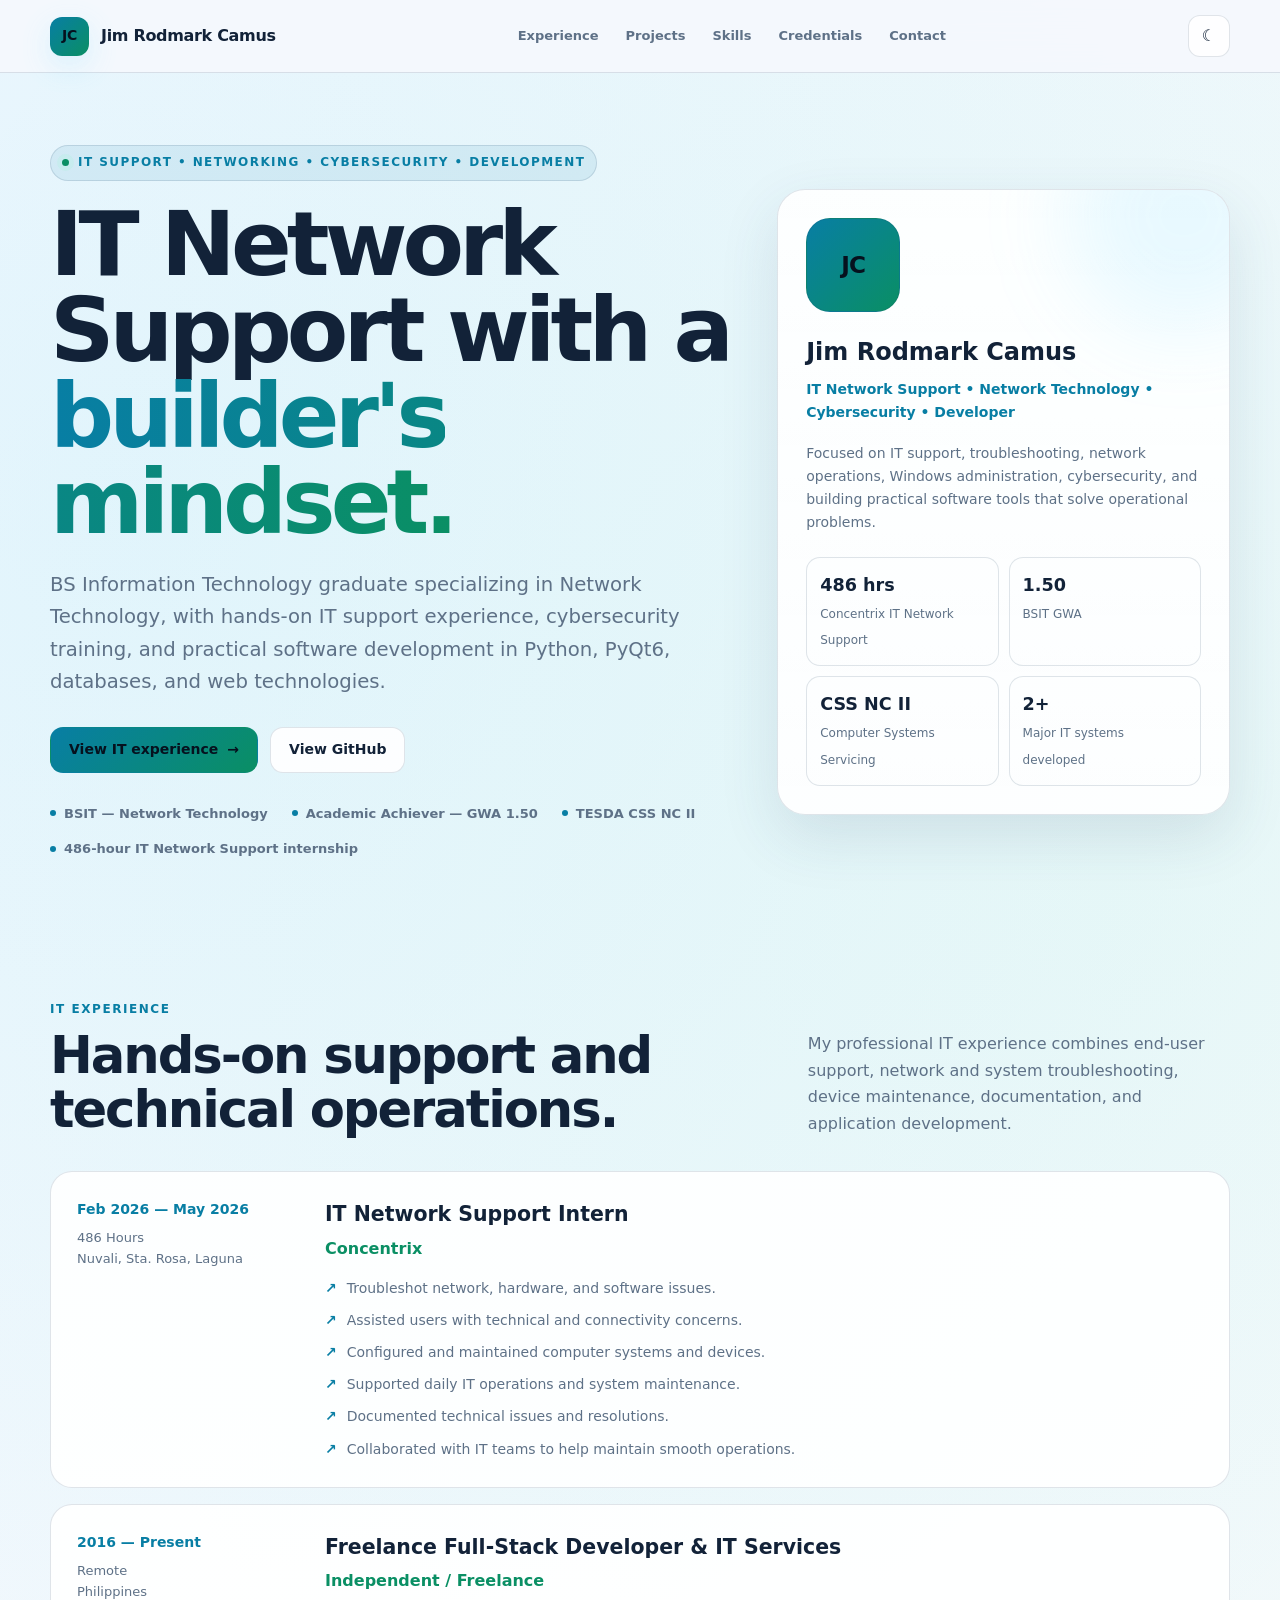
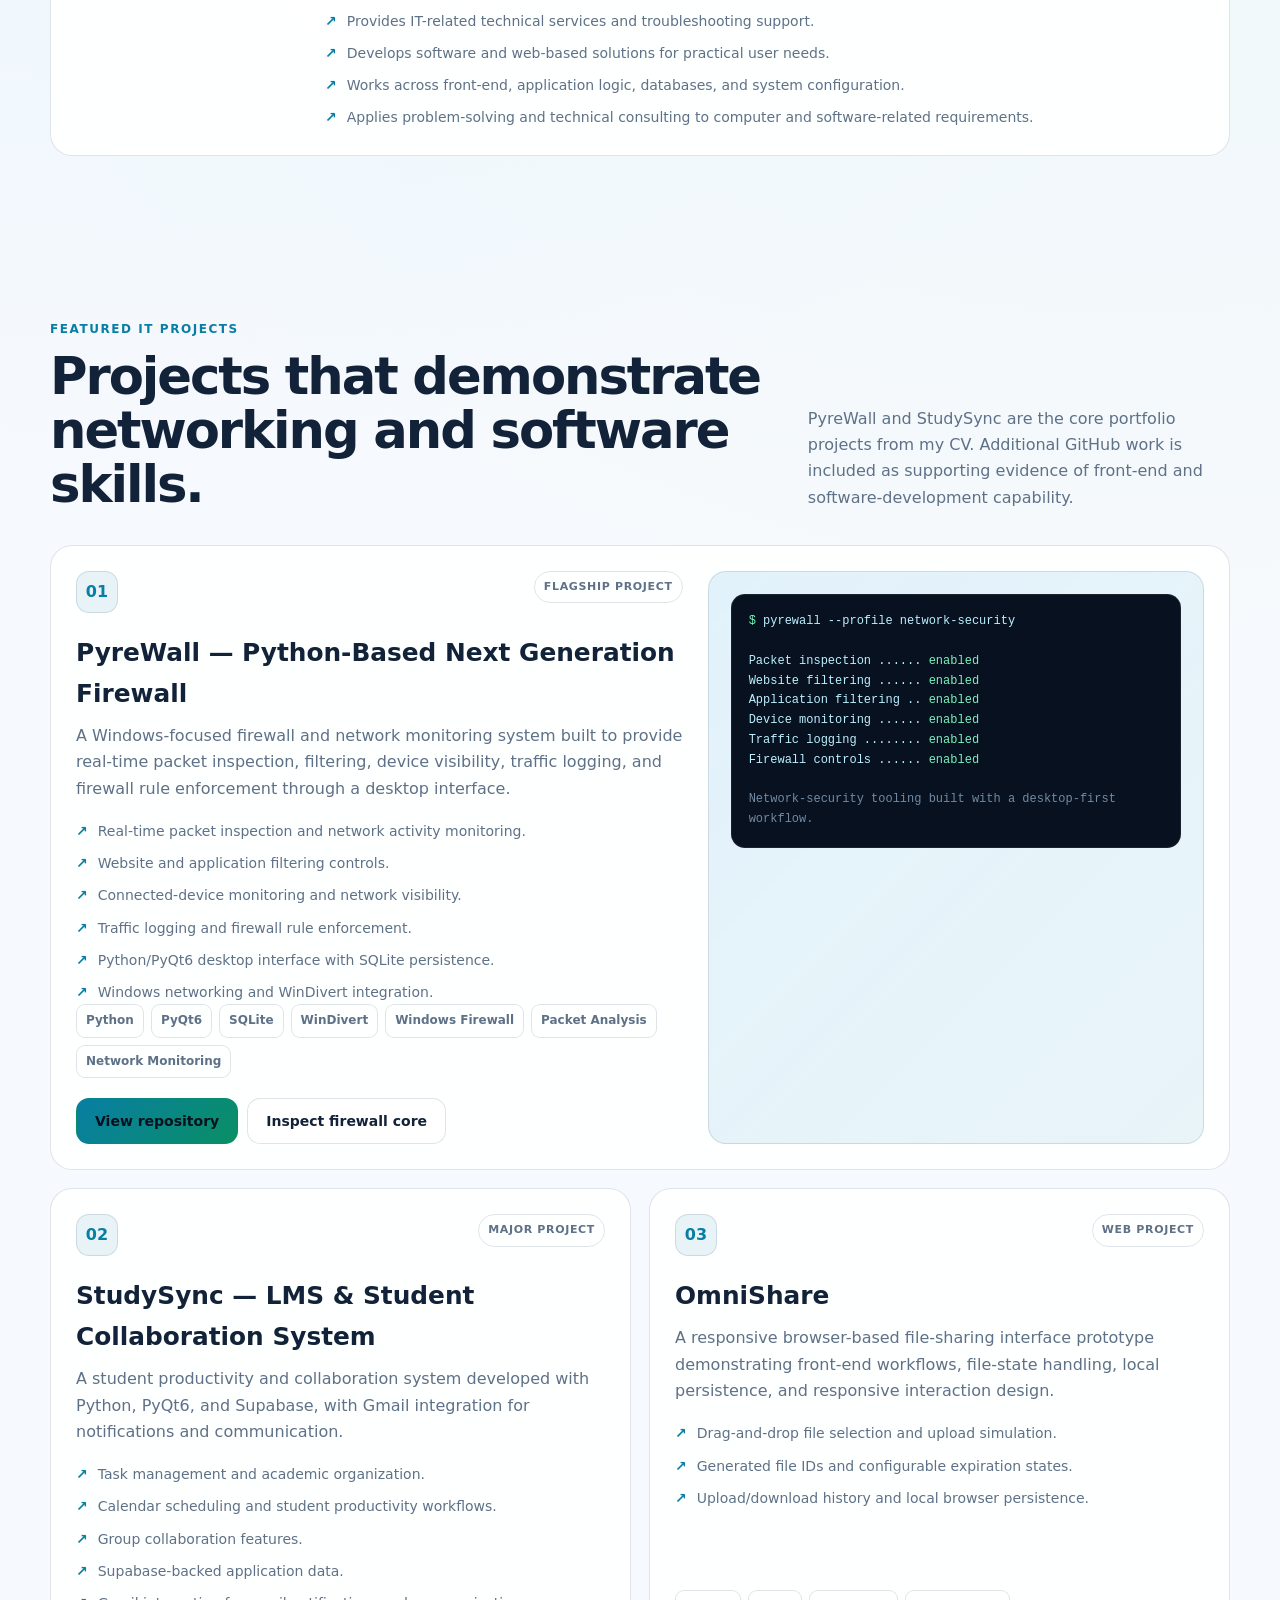
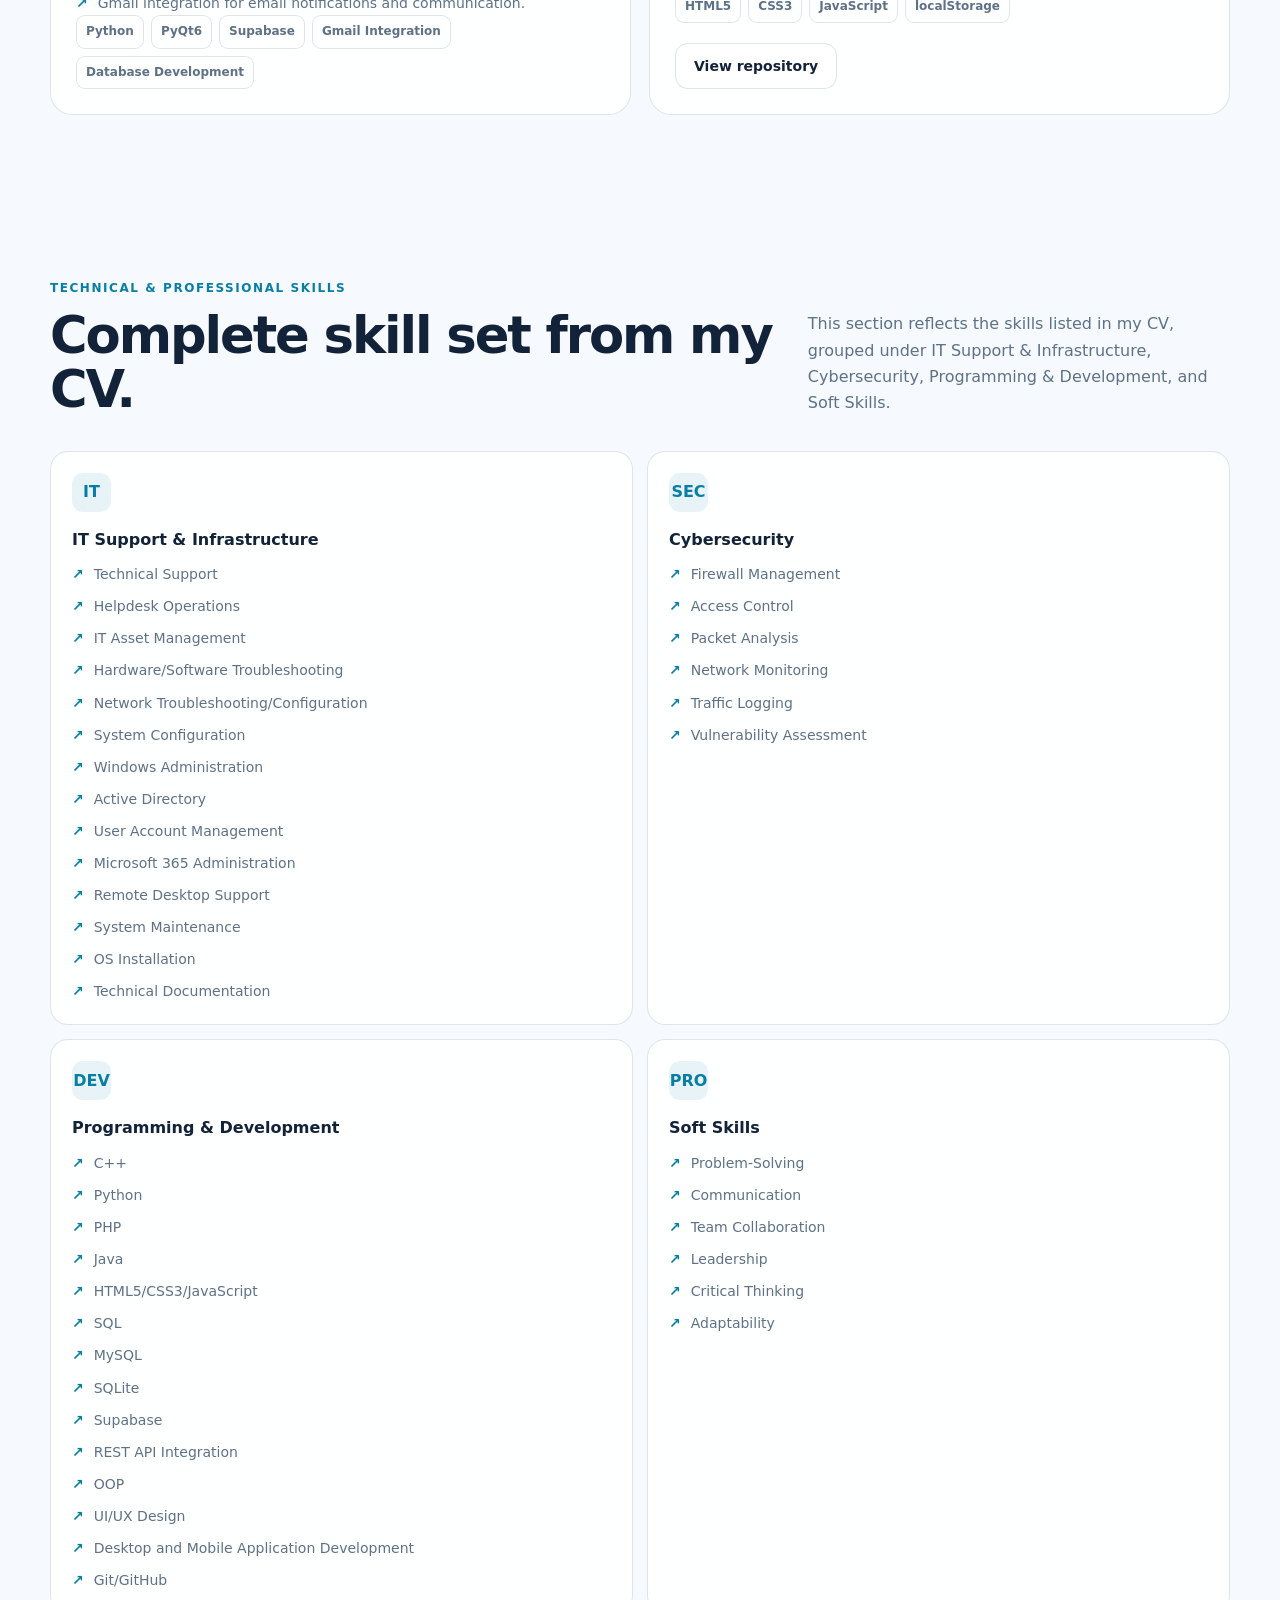
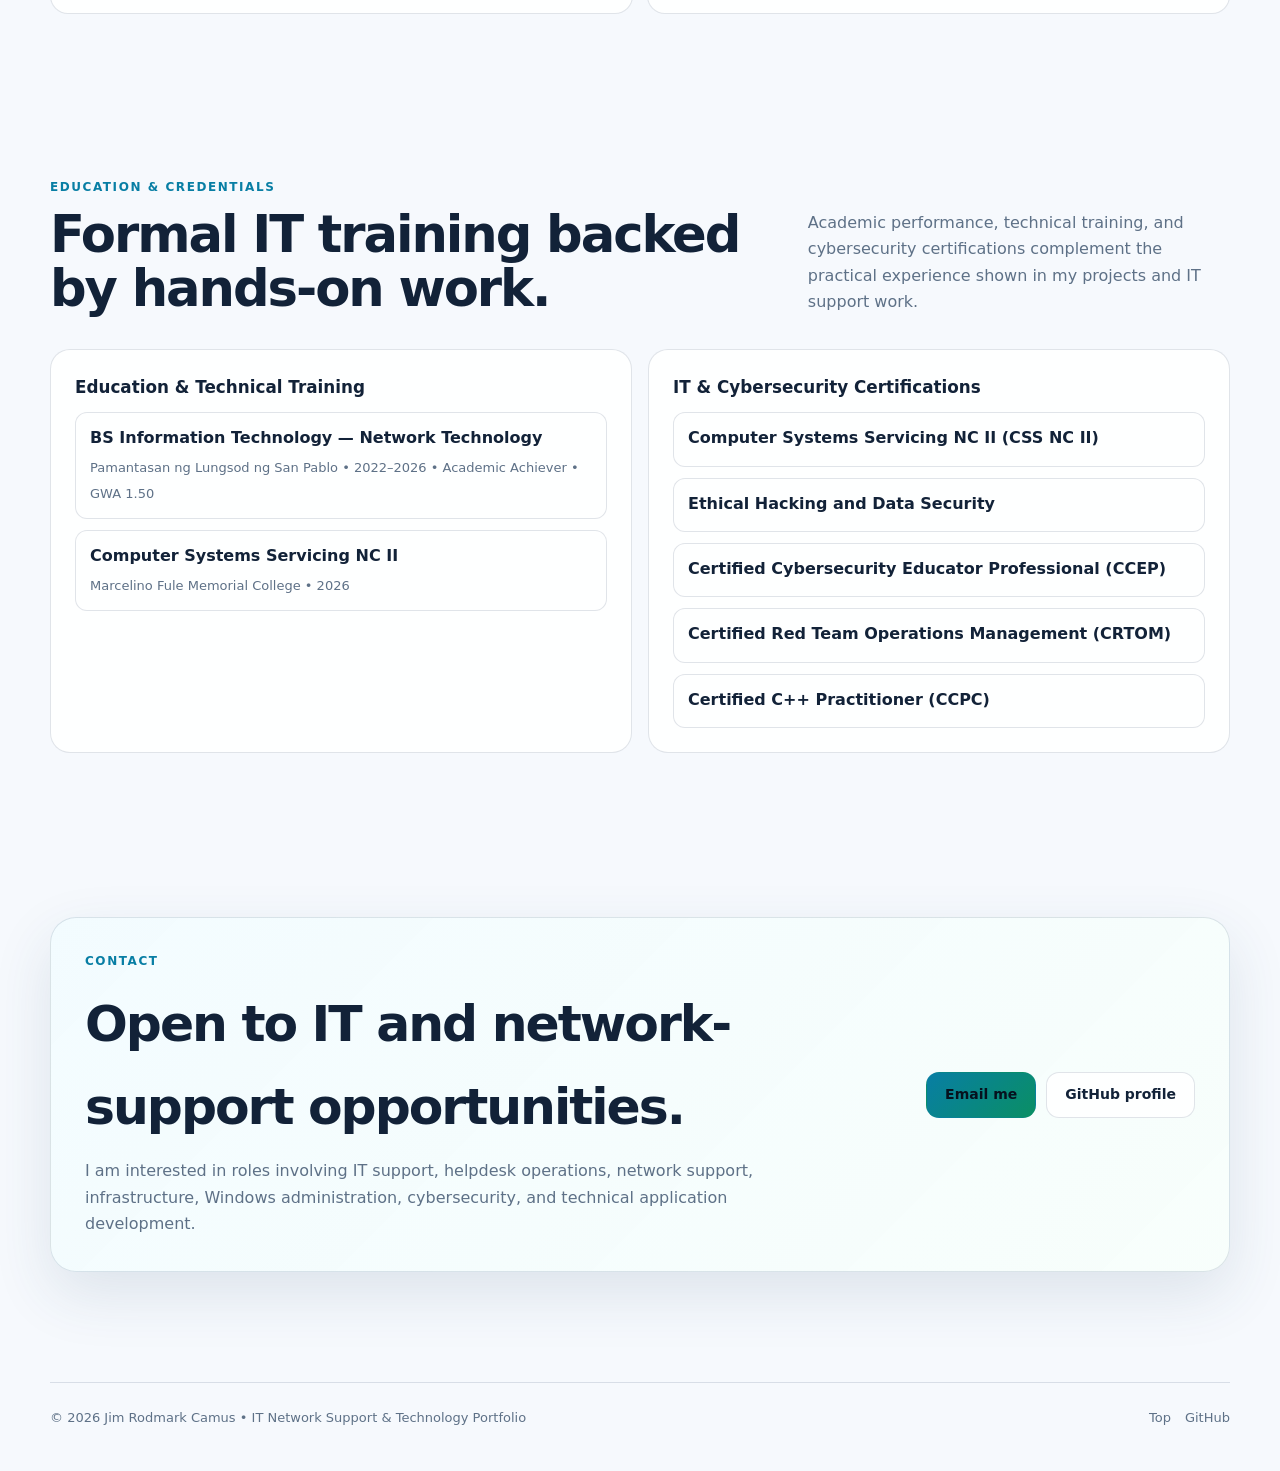
==== portfolio-v2/index.html @ 77449626 "Publish fresh no-photo portfolio path" ====
<!DOCTYPE html>
<html lang="en" data-theme="dark">
<head>
  <meta charset="UTF-8">
  <meta name="viewport" content="width=device-width, initial-scale=1.0">
  <meta name="description" content="IT portfolio of Jim Rodmark Camus — BSIT Network Technology graduate focused on IT Network Support, cybersecurity, Python desktop development, and full-stack systems.">
  <meta name="theme-color" content="#07111f">
  <title>Jim Rodmark Camus | IT Network Support & Developer</title>
  <style>
    :root {
      --bg: #07111f;
      --bg-soft: #0c1727;
      --surface: rgba(18,31,49,.86);
      --surface-solid: #111f31;
      --surface-2: #17283e;
      --text: #eef5ff;
      --muted: #9aadc3;
      --border: rgba(160,188,220,.18);
      --accent: #63d6ff;
      --accent-2: #7af0bd;
      --accent-soft: rgba(99,214,255,.11);
      --shadow: 0 24px 70px rgba(0,0,0,.28);
      --header: rgba(7,17,31,.82);
      --max: 1180px;
    }

    html[data-theme="light"] {
      --bg: #f6f9fd;
      --bg-soft: #edf3fa;
      --surface: rgba(255,255,255,.9);
      --surface-solid: #fff;
      --surface-2: #edf4fb;
      --text: #122238;
      --muted: #5e7187;
      --border: rgba(35,66,100,.14);
      --accent: #087ea4;
      --accent-2: #0a8f64;
      --accent-soft: rgba(8,126,164,.09);
      --shadow: 0 22px 60px rgba(45,72,105,.12);
      --header: rgba(246,249,253,.86);
    }

    * { box-sizing: border-box; margin: 0; padding: 0; }
    html { scroll-behavior: smooth; }
    body {
      min-height: 100vh;
      font-family: Inter, ui-sans-serif, system-ui, -apple-system, BlinkMacSystemFont, "Segoe UI", sans-serif;
      color: var(--text);
      line-height: 1.65;
      background:
        radial-gradient(circle at 10% 8%, rgba(99,214,255,.13), transparent 27%),
        radial-gradient(circle at 88% 14%, rgba(122,240,189,.09), transparent 25%),
        var(--bg);
    }

    body::before {
      content: "";
      position: fixed;
      inset: 0;
      pointer-events: none;
      z-index: -1;
      opacity: .22;
      background-image:
        linear-gradient(rgba(255,255,255,.025) 1px, transparent 1px),
        linear-gradient(90deg, rgba(255,255,255,.025) 1px, transparent 1px);
      background-size: 44px 44px;
      mask-image: linear-gradient(to bottom, #000, transparent 82%);
    }

    a { color: inherit; text-decoration: none; }
    button { font: inherit; }
    img { display: block; max-width: 100%; }
    .container { width: min(calc(100% - 40px), var(--max)); margin: 0 auto; }
    .skip-link { position: fixed; top: 12px; left: 12px; transform: translateY(-160%); padding: 10px 14px; background: var(--text); color: var(--bg); border-radius: 10px; z-index: 100; }
    .skip-link:focus { transform: translateY(0); }

    .site-header {
      position: sticky; top: 0; z-index: 40;
      background: var(--header);
      border-bottom: 1px solid var(--border);
      backdrop-filter: blur(18px);
    }

    .nav-wrap { min-height: 72px; display: flex; align-items: center; justify-content: space-between; gap: 24px; }
    .brand { display: inline-flex; align-items: center; gap: 12px; font-weight: 900; letter-spacing: -.02em; }
    .brand-mark { width: 39px; height: 39px; border-radius: 12px; display: grid; place-items: center; background: linear-gradient(135deg,var(--accent),var(--accent-2)); color: #06111e; font-size: 14px; box-shadow: 0 10px 30px rgba(99,214,255,.2); }
    .desktop-nav { display: flex; align-items: center; gap: 5px; }
    .desktop-nav a { padding: 9px 11px; border-radius: 10px; color: var(--muted); font-size: 13px; font-weight: 800; }
    .desktop-nav a:hover, .desktop-nav a:focus-visible { background: var(--accent-soft); color: var(--text); outline: none; }
    .nav-actions { display: flex; gap: 8px; }
    .icon-btn { width: 42px; height: 42px; display: grid; place-items: center; border-radius: 12px; border: 1px solid var(--border); background: var(--surface); color: var(--text); cursor: pointer; }
    .menu-btn { display: none; }
    .mobile-nav { display: none; padding-bottom: 16px; }
    .mobile-nav.open { display: grid; gap: 8px; }
    .mobile-nav a { padding: 12px 14px; border-radius: 12px; border: 1px solid var(--border); background: var(--surface); color: var(--muted); font-weight: 800; }

    main section { scroll-margin-top: 90px; }
    .hero { min-height: calc(100vh - 72px); display: grid; align-items: center; padding: 72px 0 58px; }
    .hero-grid { display: grid; grid-template-columns: minmax(0,1.2fr) minmax(300px,.8fr); gap: 48px; align-items: center; }
    .eyebrow { display: inline-flex; align-items: center; gap: 9px; padding: 7px 11px; border-radius: 999px; background: var(--accent-soft); border: 1px solid var(--border); color: var(--accent); text-transform: uppercase; letter-spacing: .12em; font-size: 12px; font-weight: 900; margin-bottom: 20px; }
    .eyebrow-dot { width: 7px; height: 7px; border-radius: 50%; background: var(--accent-2); box-shadow: 0 0 0 5px rgba(122,240,189,.11); }
    h1 { max-width: 900px; font-size: clamp(3rem,7vw,6.25rem); line-height: .96; letter-spacing: -.055em; margin-bottom: 24px; }
    .gradient { background: linear-gradient(90deg,var(--accent),var(--accent-2)); -webkit-background-clip: text; background-clip: text; color: transparent; }
    .hero-copy { max-width: 730px; color: var(--muted); font-size: clamp(1.05rem,2vw,1.23rem); margin-bottom: 28px; }
    .hero-actions { display: flex; flex-wrap: wrap; gap: 12px; margin-bottom: 30px; }
    .btn { min-height: 46px; display: inline-flex; align-items: center; justify-content: center; gap: 9px; padding: 0 18px; border-radius: 13px; border: 1px solid var(--border); font-weight: 900; font-size: 14px; transition: transform .2s ease, border-color .2s ease; }
    .btn:hover { transform: translateY(-2px); }
    .btn-primary { background: linear-gradient(135deg,var(--accent),var(--accent-2)); color: #06111e; border-color: transparent; }
    .btn-secondary { background: var(--surface); color: var(--text); }
    .hero-facts { display: flex; flex-wrap: wrap; gap: 14px 24px; color: var(--muted); font-size: 13px; font-weight: 800; }
    .hero-facts span { display: inline-flex; align-items: center; gap: 8px; }
    .fact-dot { width: 6px; height: 6px; border-radius: 50%; background: var(--accent); }

    .profile-card { position: relative; overflow: hidden; padding: 28px; border: 1px solid var(--border); border-radius: 28px; background: linear-gradient(180deg,rgba(255,255,255,.045),transparent),var(--surface); box-shadow: var(--shadow); }
    .profile-card::before { content: ""; position: absolute; width: 230px; height: 230px; border-radius: 50%; background: rgba(99,214,255,.14); filter: blur(42px); top: -90px; right: -70px; }
    .avatar { width: 94px; height: 94px; object-fit: cover; border-radius: 24px; border: 1px solid var(--border); margin-bottom: 21px; position: relative; }
    .avatar-initials { display: grid; place-items: center; background: linear-gradient(135deg,var(--accent),var(--accent-2)); color: #06111e; font-size: 1.45rem; font-weight: 900; letter-spacing: -.04em; }
    .profile-card h2 { font-size: 1.5rem; margin-bottom: 5px; position: relative; }
    .profile-role { color: var(--accent); font-size: 14px; font-weight: 900; margin-bottom: 18px; position: relative; }
    .profile-card p { color: var(--muted); font-size: 14px; position: relative; }
    .quick-stats { display: grid; grid-template-columns: repeat(2,1fr); gap: 10px; margin-top: 22px; position: relative; }
    .quick-stat { padding: 13px; border-radius: 14px; border: 1px solid var(--border); background: rgba(255,255,255,.025); }
    .quick-stat strong { display: block; color: var(--text); font-size: 1.1rem; }
    .quick-stat span { color: var(--muted); font-size: 12px; }

    .section { padding: 82px 0; }
    .section-heading { display: grid; grid-template-columns: minmax(0,1fr) minmax(260px,.58fr); gap: 30px; align-items: end; margin-bottom: 34px; }
    .section-kicker { color: var(--accent); font-size: 12px; font-weight: 900; text-transform: uppercase; letter-spacing: .13em; margin-bottom: 10px; }
    .section-heading h2 { font-size: clamp(2rem,4vw,3.45rem); line-height: 1.05; letter-spacing: -.04em; }
    .section-heading p { color: var(--muted); max-width: 540px; justify-self: end; }

    .experience-grid { display: grid; gap: 16px; }
    .experience-card { display: grid; grid-template-columns: 220px minmax(0,1fr); gap: 28px; padding: 26px; border-radius: 22px; border: 1px solid var(--border); background: var(--surface); }
    .experience-meta { color: var(--muted); font-size: 13px; }
    .experience-meta strong { display: block; color: var(--accent); font-size: 14px; margin-bottom: 6px; }
    .experience-card h3 { font-size: 1.28rem; margin-bottom: 4px; }
    .experience-card .company { color: var(--accent-2); font-weight: 800; margin-bottom: 15px; }
    .bullet-list { list-style: none; display: grid; gap: 9px; color: var(--muted); font-size: 14px; }
    .bullet-list li { display: flex; gap: 10px; }
    .bullet-list li::before { content: "↗"; color: var(--accent); font-weight: 900; }

    .projects-grid { display: grid; grid-template-columns: repeat(12,1fr); gap: 18px; }
    .project-card { grid-column: span 6; display: flex; flex-direction: column; min-height: 100%; padding: 25px; border-radius: 22px; border: 1px solid var(--border); background: var(--surface); transition: transform .22s ease, border-color .22s ease; }
    .project-card:hover { transform: translateY(-4px); border-color: rgba(99,214,255,.42); }
    .project-card.featured { grid-column: span 12; display: grid; grid-template-columns: minmax(0,1.1fr) minmax(300px,.9fr); gap: 25px; }
    .project-top { display: flex; align-items: flex-start; justify-content: space-between; gap: 16px; margin-bottom: 20px; }
    .project-number { width: 42px; height: 42px; border-radius: 13px; display: grid; place-items: center; background: var(--accent-soft); color: var(--accent); border: 1px solid var(--border); font-weight: 900; }
    .status { padding: 6px 9px; border-radius: 999px; border: 1px solid var(--border); color: var(--muted); font-size: 11px; font-weight: 900; text-transform: uppercase; letter-spacing: .06em; }
    .project-card h3 { font-size: 1.55rem; margin-bottom: 8px; }
    .project-card p { color: var(--muted); margin-bottom: 18px; }
    .tag-list { display: flex; flex-wrap: wrap; gap: 7px; margin-top: auto; }
    .tag { padding: 6px 9px; border-radius: 9px; border: 1px solid var(--border); background: rgba(255,255,255,.025); color: var(--muted); font-size: 12px; font-weight: 800; }
    .project-actions { display: flex; flex-wrap: wrap; gap: 9px; margin-top: 20px; }
    .project-panel { padding: 22px; border-radius: 18px; border: 1px solid var(--border); background: linear-gradient(135deg,rgba(99,214,255,.08),rgba(122,240,189,.04)),var(--surface-2); display: grid; gap: 18px; align-content: space-between; }
    .terminal { font-family: Consolas, "SFMono-Regular", monospace; font-size: 12px; color: #bcefff; padding: 17px; border-radius: 14px; background: #07111f; border: 1px solid rgba(255,255,255,.08); overflow: auto; }
    .terminal .ok { color: #7af0bd; }
    .terminal .dim { color: #718aa5; }

    .skills-grid { display: grid; grid-template-columns: repeat(2,1fr); gap: 14px; }
    .skill-card { padding: 21px; border: 1px solid var(--border); border-radius: 18px; background: var(--surface); }
    .skill-icon { width: 39px; height: 39px; border-radius: 11px; display: grid; place-items: center; background: var(--accent-soft); color: var(--accent); font-weight: 900; margin-bottom: 15px; }
    .skill-card h3 { font-size: 1rem; margin-bottom: 10px; }
    .skill-card p { color: var(--muted); font-size: 13px; }

    .credential-grid { display: grid; grid-template-columns: repeat(2,1fr); gap: 16px; }
    .credential-card { padding: 24px; border: 1px solid var(--border); border-radius: 20px; background: var(--surface); }
    .credential-card h3 { font-size: 1.05rem; margin-bottom: 10px; }
    .credential-card p { color: var(--muted); font-size: 14px; }
    .credential-list { list-style: none; display: grid; gap: 11px; }
    .credential-list li { padding: 12px 14px; border-radius: 12px; background: rgba(255,255,255,.025); border: 1px solid var(--border); }
    .credential-list strong { display: block; margin-bottom: 2px; }
    .credential-list span { color: var(--muted); font-size: 13px; }

    .contact-card { display: grid; grid-template-columns: minmax(0,1fr) auto; gap: 30px; align-items: center; padding: 34px; border-radius: 26px; border: 1px solid var(--border); background: linear-gradient(135deg,rgba(99,214,255,.08),rgba(122,240,189,.055)),var(--surface); box-shadow: var(--shadow); }
    .contact-card h2 { font-size: clamp(2rem,4vw,3.15rem); letter-spacing: -.04em; margin-bottom: 10px; }
    .contact-card p { color: var(--muted); max-width: 720px; }
    .contact-actions { display: flex; flex-wrap: wrap; gap: 10px; justify-content: flex-end; }

    footer { padding: 28px 0 42px; color: var(--muted); font-size: 13px; }
    .footer-wrap { display: flex; justify-content: space-between; align-items: center; gap: 20px; border-top: 1px solid var(--border); padding-top: 24px; }
    .footer-links { display: flex; gap: 14px; }
    :focus-visible { outline: 3px solid rgba(99,214,255,.55); outline-offset: 3px; }

    @media (max-width: 960px) {
      .desktop-nav { display: none; }
      .menu-btn { display: grid; }
      .hero { min-height: auto; }
      .hero-grid, .section-heading, .project-card.featured, .contact-card { grid-template-columns: 1fr; }
      .section-heading p { justify-self: start; }
      .experience-card { grid-template-columns: 1fr; gap: 14px; }
      .skills-grid { grid-template-columns: repeat(2,1fr); }
      .contact-actions { justify-content: flex-start; }
    }

    @media (max-width: 680px) {
      .container { width: min(calc(100% - 28px),var(--max)); }
      .nav-wrap { min-height: 64px; }
      .hero { padding-top: 56px; }
      h1 { font-size: clamp(2.65rem,15vw,4.4rem); }
      .quick-stats, .skills-grid, .credential-grid { grid-template-columns: 1fr; }
      .projects-grid { grid-template-columns: 1fr; }
      .project-card, .project-card.featured { grid-column: auto; }
      .hero-actions, .project-actions, .contact-actions { flex-direction: column; }
      .btn { width: 100%; }
      .footer-wrap { flex-direction: column; align-items: flex-start; }
    }

    @media (prefers-reduced-motion: reduce) {
      html { scroll-behavior: auto; }
      *, *::before, *::after { transition-duration: .01ms !important; animation-duration: .01ms !important; animation-iteration-count: 1 !important; }
    }
  </style>
</head>
<body>
  <a class="skip-link" href="#main">Skip to content</a>

  <header class="site-header">
    <div class="container">
      <div class="nav-wrap">
        <a class="brand" href="#home" aria-label="Go to home">
          <span class="brand-mark">JC</span>
          <span>Jim Rodmark Camus</span>
        </a>

        <nav class="desktop-nav" aria-label="Primary navigation">
          <a href="#experience">Experience</a>
          <a href="#projects">Projects</a>
          <a href="#skills">Skills</a>
          <a href="#credentials">Credentials</a>
          <a href="#contact">Contact</a>
        </nav>

        <div class="nav-actions">
          <button class="icon-btn" id="themeToggle" type="button" aria-label="Switch theme" title="Switch theme"><span id="themeIcon" aria-hidden="true">☼</span></button>
          <button class="icon-btn menu-btn" id="menuToggle" type="button" aria-expanded="false" aria-controls="mobileNav" aria-label="Open navigation"><span aria-hidden="true">☰</span></button>
        </div>
      </div>

      <nav class="mobile-nav" id="mobileNav" aria-label="Mobile navigation">
        <a href="#experience">Experience</a>
        <a href="#projects">Projects</a>
        <a href="#skills">Skills</a>
        <a href="#credentials">Credentials</a>
        <a href="#contact">Contact</a>
      </nav>
    </div>
  </header>

  <main id="main">
    <section class="hero" id="home">
      <div class="container hero-grid">
        <div>
          <div class="eyebrow"><span class="eyebrow-dot"></span> IT Support • Networking • Cybersecurity • Development</div>
          <h1>IT Network Support with a <span class="gradient">builder's mindset.</span></h1>
          <p class="hero-copy">
            BS Information Technology graduate specializing in Network Technology, with hands-on IT support experience,
            cybersecurity training, and practical software development in Python, PyQt6, databases, and web technologies.
          </p>

          <div class="hero-actions">
            <a class="btn btn-primary" href="#experience">View IT experience <span aria-hidden="true">→</span></a>
            <a class="btn btn-secondary" href="https://github.com/Sachibara" target="_blank" rel="noopener noreferrer">View GitHub</a>
          </div>

          <div class="hero-facts">
            <span><i class="fact-dot"></i> BSIT — Network Technology</span>
            <span><i class="fact-dot"></i> Academic Achiever — GWA 1.50</span>
            <span><i class="fact-dot"></i> TESDA CSS NC II</span>
            <span><i class="fact-dot"></i> 486-hour IT Network Support internship</span>
          </div>
        </div>

        <aside class="profile-card" aria-label="Professional profile">
          <div class="avatar avatar-initials" aria-hidden="true">JC</div>
          <h2>Jim Rodmark Camus</h2>
          <div class="profile-role">IT Network Support • Network Technology • Cybersecurity • Developer</div>
          <p>
            Focused on IT support, troubleshooting, network operations, Windows administration, cybersecurity,
            and building practical software tools that solve operational problems.
          </p>

          <div class="quick-stats">
            <div class="quick-stat"><strong>486 hrs</strong><span>Concentrix IT Network Support</span></div>
            <div class="quick-stat"><strong>1.50</strong><span>BSIT GWA</span></div>
            <div class="quick-stat"><strong>CSS NC II</strong><span>Computer Systems Servicing</span></div>
            <div class="quick-stat"><strong>2+</strong><span>Major IT systems developed</span></div>
          </div>
        </aside>
      </div>
    </section>

    <section class="section" id="experience">
      <div class="container">
        <div class="section-heading">
          <div>
            <div class="section-kicker">IT experience</div>
            <h2>Hands-on support and technical operations.</h2>
          </div>
          <p>
            My professional IT experience combines end-user support, network and system troubleshooting,
            device maintenance, documentation, and application development.
          </p>
        </div>

        <div class="experience-grid">
          <article class="experience-card">
            <div class="experience-meta">
              <strong>Feb 2026 — May 2026</strong>
              486 Hours<br>
              Nuvali, Sta. Rosa, Laguna
            </div>
            <div>
              <h3>IT Network Support Intern</h3>
              <div class="company">Concentrix</div>
              <ul class="bullet-list">
                <li>Troubleshot network, hardware, and software issues.</li>
                <li>Assisted users with technical and connectivity concerns.</li>
                <li>Configured and maintained computer systems and devices.</li>
                <li>Supported daily IT operations and system maintenance.</li>
                <li>Documented technical issues and resolutions.</li>
                <li>Collaborated with IT teams to help maintain smooth operations.</li>
              </ul>
            </div>
          </article>

          <article class="experience-card">
            <div class="experience-meta">
              <strong>2016 — Present</strong>
              Remote<br>
              Philippines
            </div>
            <div>
              <h3>Freelance Full-Stack Developer & IT Services</h3>
              <div class="company">Independent / Freelance</div>
              <ul class="bullet-list">
                <li>Provides IT-related technical services and troubleshooting support.</li>
                <li>Develops software and web-based solutions for practical user needs.</li>
                <li>Works across front-end, application logic, databases, and system configuration.</li>
                <li>Applies problem-solving and technical consulting to computer and software-related requirements.</li>
              </ul>
            </div>
          </article>
        </div>
      </div>
    </section>

    <section class="section" id="projects">
      <div class="container">
        <div class="section-heading">
          <div>
            <div class="section-kicker">Featured IT projects</div>
            <h2>Projects that demonstrate networking and software skills.</h2>
          </div>
          <p>
            PyreWall and StudySync are the core portfolio projects from my CV. Additional GitHub work is included
            as supporting evidence of front-end and software-development capability.
          </p>
        </div>

        <div class="projects-grid">
          <article class="project-card featured">
            <div>
              <div class="project-top">
                <span class="project-number">01</span>
                <span class="status">Flagship Project</span>
              </div>

              <h3>PyreWall — Python-Based Next Generation Firewall</h3>
              <p>
                A Windows-focused firewall and network monitoring system built to provide real-time packet inspection,
                filtering, device visibility, traffic logging, and firewall rule enforcement through a desktop interface.
              </p>

              <ul class="bullet-list">
                <li>Real-time packet inspection and network activity monitoring.</li>
                <li>Website and application filtering controls.</li>
                <li>Connected-device monitoring and network visibility.</li>
                <li>Traffic logging and firewall rule enforcement.</li>
                <li>Python/PyQt6 desktop interface with SQLite persistence.</li>
                <li>Windows networking and WinDivert integration.</li>
              </ul>

              <div class="tag-list" aria-label="PyreWall technologies">
                <span class="tag">Python</span><span class="tag">PyQt6</span><span class="tag">SQLite</span>
                <span class="tag">WinDivert</span><span class="tag">Windows Firewall</span><span class="tag">Packet Analysis</span>
                <span class="tag">Network Monitoring</span>
              </div>

              <div class="project-actions">
                <a class="btn btn-primary" href="https://github.com/Sachibara/Pyrewall" target="_blank" rel="noopener noreferrer">View repository</a>
                <a class="btn btn-secondary" href="https://github.com/Sachibara/Pyrewall/blob/main/core/firewall_thread.py" target="_blank" rel="noopener noreferrer">Inspect firewall core</a>
              </div>
            </div>

            <div class="project-panel" aria-hidden="true">
              <div class="terminal">
                <div><span class="ok">$</span> pyrewall --profile network-security</div><br>
                <div>Packet inspection ...... <span class="ok">enabled</span></div>
                <div>Website filtering ...... <span class="ok">enabled</span></div>
                <div>Application filtering .. <span class="ok">enabled</span></div>
                <div>Device monitoring ...... <span class="ok">enabled</span></div>
                <div>Traffic logging ........ <span class="ok">enabled</span></div>
                <div>Firewall controls ...... <span class="ok">enabled</span></div><br>
                <div class="dim">Network-security tooling built with a desktop-first workflow.</div>
              </div>
            </div>
          </article>

          <article class="project-card">
            <div class="project-top">
              <span class="project-number">02</span>
              <span class="status">Major Project</span>
            </div>
            <h3>StudySync — LMS & Student Collaboration System</h3>
            <p>
              A student productivity and collaboration system developed with Python, PyQt6, and Supabase,
              with Gmail integration for notifications and communication.
            </p>
            <ul class="bullet-list">
              <li>Task management and academic organization.</li>
              <li>Calendar scheduling and student productivity workflows.</li>
              <li>Group collaboration features.</li>
              <li>Supabase-backed application data.</li>
              <li>Gmail integration for email notifications and communication.</li>
            </ul>
            <div class="tag-list">
              <span class="tag">Python</span><span class="tag">PyQt6</span><span class="tag">Supabase</span>
              <span class="tag">Gmail Integration</span><span class="tag">Database Development</span>
            </div>
          </article>

          <article class="project-card">
            <div class="project-top">
              <span class="project-number">03</span>
              <span class="status">Web Project</span>
            </div>
            <h3>OmniShare</h3>
            <p>
              A responsive browser-based file-sharing interface prototype demonstrating front-end workflows,
              file-state handling, local persistence, and responsive interaction design.
            </p>
            <ul class="bullet-list">
              <li>Drag-and-drop file selection and upload simulation.</li>
              <li>Generated file IDs and configurable expiration states.</li>
              <li>Upload/download history and local browser persistence.</li>
            </ul>
            <div class="tag-list">
              <span class="tag">HTML5</span><span class="tag">CSS3</span><span class="tag">JavaScript</span><span class="tag">localStorage</span>
            </div>
            <div class="project-actions">
              <a class="btn btn-secondary" href="https://github.com/Sachibara/final_omnishare" target="_blank" rel="noopener noreferrer">View repository</a>
            </div>
          </article>
        </div>
      </div>
    </section>

    <section class="section" id="skills">
      <div class="container">
        <div class="section-heading">
          <div>
            <div class="section-kicker">Technical & professional skills</div>
            <h2>Complete skill set from my CV.</h2>
          </div>
          <p>
            This section reflects the skills listed in my CV, grouped under IT Support & Infrastructure,
            Cybersecurity, Programming & Development, and Soft Skills.
          </p>
        </div>

        <div class="skills-grid">
          <article class="skill-card">
            <div class="skill-icon">IT</div>
            <h3>IT Support & Infrastructure</h3>
            <ul class="bullet-list">
              <li>Technical Support</li>
              <li>Helpdesk Operations</li>
              <li>IT Asset Management</li>
              <li>Hardware/Software Troubleshooting</li>
              <li>Network Troubleshooting/Configuration</li>
              <li>System Configuration</li>
              <li>Windows Administration</li>
              <li>Active Directory</li>
              <li>User Account Management</li>
              <li>Microsoft 365 Administration</li>
              <li>Remote Desktop Support</li>
              <li>System Maintenance</li>
              <li>OS Installation</li>
              <li>Technical Documentation</li>
            </ul>
          </article>

          <article class="skill-card">
            <div class="skill-icon">SEC</div>
            <h3>Cybersecurity</h3>
            <ul class="bullet-list">
              <li>Firewall Management</li>
              <li>Access Control</li>
              <li>Packet Analysis</li>
              <li>Network Monitoring</li>
              <li>Traffic Logging</li>
              <li>Vulnerability Assessment</li>
            </ul>
          </article>

          <article class="skill-card">
            <div class="skill-icon">DEV</div>
            <h3>Programming & Development</h3>
            <ul class="bullet-list">
              <li>C++</li>
              <li>Python</li>
              <li>PHP</li>
              <li>Java</li>
              <li>HTML5/CSS3/JavaScript</li>
              <li>SQL</li>
              <li>MySQL</li>
              <li>SQLite</li>
              <li>Supabase</li>
              <li>REST API Integration</li>
              <li>OOP</li>
              <li>UI/UX Design</li>
              <li>Desktop and Mobile Application Development</li>
              <li>Git/GitHub</li>
            </ul>
          </article>

          <article class="skill-card">
            <div class="skill-icon">PRO</div>
            <h3>Soft Skills</h3>
            <ul class="bullet-list">
              <li>Problem-Solving</li>
              <li>Communication</li>
              <li>Team Collaboration</li>
              <li>Leadership</li>
              <li>Critical Thinking</li>
              <li>Adaptability</li>
            </ul>
          </article>
        </div>
      </div>
    </section>

    <section class="section" id="credentials">
      <div class="container">
        <div class="section-heading">
          <div>
            <div class="section-kicker">Education & credentials</div>
            <h2>Formal IT training backed by hands-on work.</h2>
          </div>
          <p>
            Academic performance, technical training, and cybersecurity certifications complement the practical
            experience shown in my projects and IT support work.
          </p>
        </div>

        <div class="credential-grid">
          <article class="credential-card">
            <h3>Education & Technical Training</h3>
            <ul class="credential-list">
              <li>
                <strong>BS Information Technology — Network Technology</strong>
                <span>Pamantasan ng Lungsod ng San Pablo • 2022–2026 • Academic Achiever • GWA 1.50</span>
              </li>
              <li>
                <strong>Computer Systems Servicing NC II</strong>
                <span>Marcelino Fule Memorial College • 2026</span>
              </li>
            </ul>
          </article>

          <article class="credential-card">
            <h3>IT & Cybersecurity Certifications</h3>
            <ul class="credential-list">
              <li><strong>Computer Systems Servicing NC II (CSS NC II)</strong></li>
              <li><strong>Ethical Hacking and Data Security</strong></li>
              <li><strong>Certified Cybersecurity Educator Professional (CCEP)</strong></li>
              <li><strong>Certified Red Team Operations Management (CRTOM)</strong></li>
              <li><strong>Certified C++ Practitioner (CCPC)</strong></li>
            </ul>
          </article>
        </div>
      </div>
    </section>

    <section class="section" id="contact">
      <div class="container">
        <div class="contact-card">
          <div>
            <div class="section-kicker">Contact</div>
            <h2>Open to IT and network-support opportunities.</h2>
            <p>
              I am interested in roles involving IT support, helpdesk operations, network support, infrastructure,
              Windows administration, cybersecurity, and technical application development.
            </p>
          </div>
          <div class="contact-actions">
            <a class="btn btn-primary" href="mailto:markcamus06@gmail.com">Email me</a>
            <a class="btn btn-secondary" href="https://github.com/Sachibara" target="_blank" rel="noopener noreferrer">GitHub profile</a>
          </div>
        </div>
      </div>
    </section>
  </main>

  <footer>
    <div class="container footer-wrap">
      <div>© <span id="year"></span> Jim Rodmark Camus • IT Network Support & Technology Portfolio</div>
      <div class="footer-links">
        <a href="#home">Top</a>
        <a href="https://github.com/Sachibara" target="_blank" rel="noopener noreferrer">GitHub</a>
      </div>
    </div>
  </footer>

  <script>
    (function () {
      "use strict";

      var root = document.documentElement;
      var themeToggle = document.getElementById("themeToggle");
      var themeIcon = document.getElementById("themeIcon");
      var menuToggle = document.getElementById("menuToggle");
      var mobileNav = document.getElementById("mobileNav");

      function preferredTheme() {
        var saved = localStorage.getItem("portfolio-theme");
        if (saved === "light" || saved === "dark") return saved;
        return window.matchMedia && window.matchMedia("(prefers-color-scheme: light)").matches ? "light" : "dark";
      }

      function setTheme(theme) {
        root.setAttribute("data-theme", theme);
        themeIcon.textContent = theme === "dark" ? "☼" : "☾";
        themeToggle.setAttribute("aria-label", theme === "dark" ? "Switch to light theme" : "Switch to dark theme");
        localStorage.setItem("portfolio-theme", theme);
      }

      setTheme(preferredTheme());

      themeToggle.addEventListener("click", function () {
        setTheme(root.getAttribute("data-theme") === "dark" ? "light" : "dark");
      });

      menuToggle.addEventListener("click", function () {
        var open = mobileNav.classList.toggle("open");
        menuToggle.setAttribute("aria-expanded", String(open));
        menuToggle.setAttribute("aria-label", open ? "Close navigation" : "Open navigation");
      });

      mobileNav.querySelectorAll("a").forEach(function (link) {
        link.addEventListener("click", function () {
          mobileNav.classList.remove("open");
          menuToggle.setAttribute("aria-expanded", "false");
        });
      });

      document.getElementById("year").textContent = String(new Date().getFullYear());
    })();
  </script>
</body>
</html>
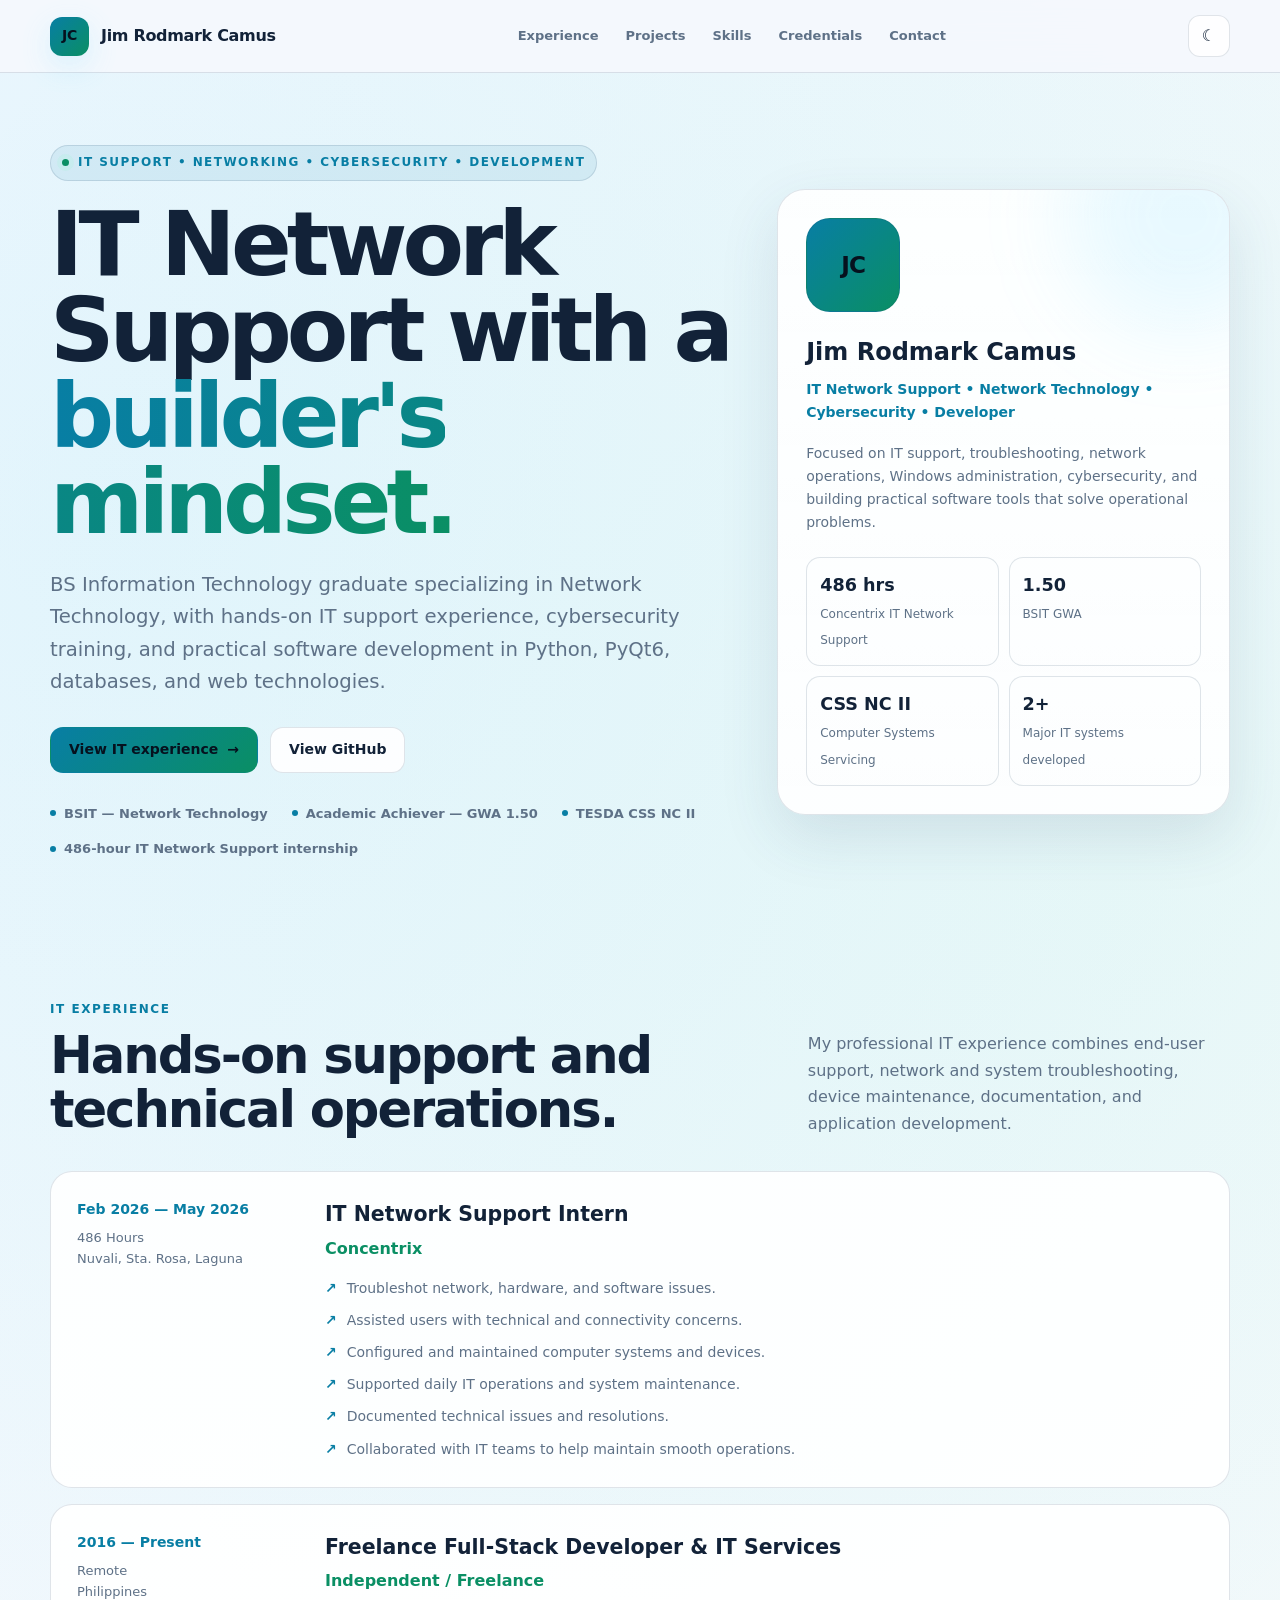
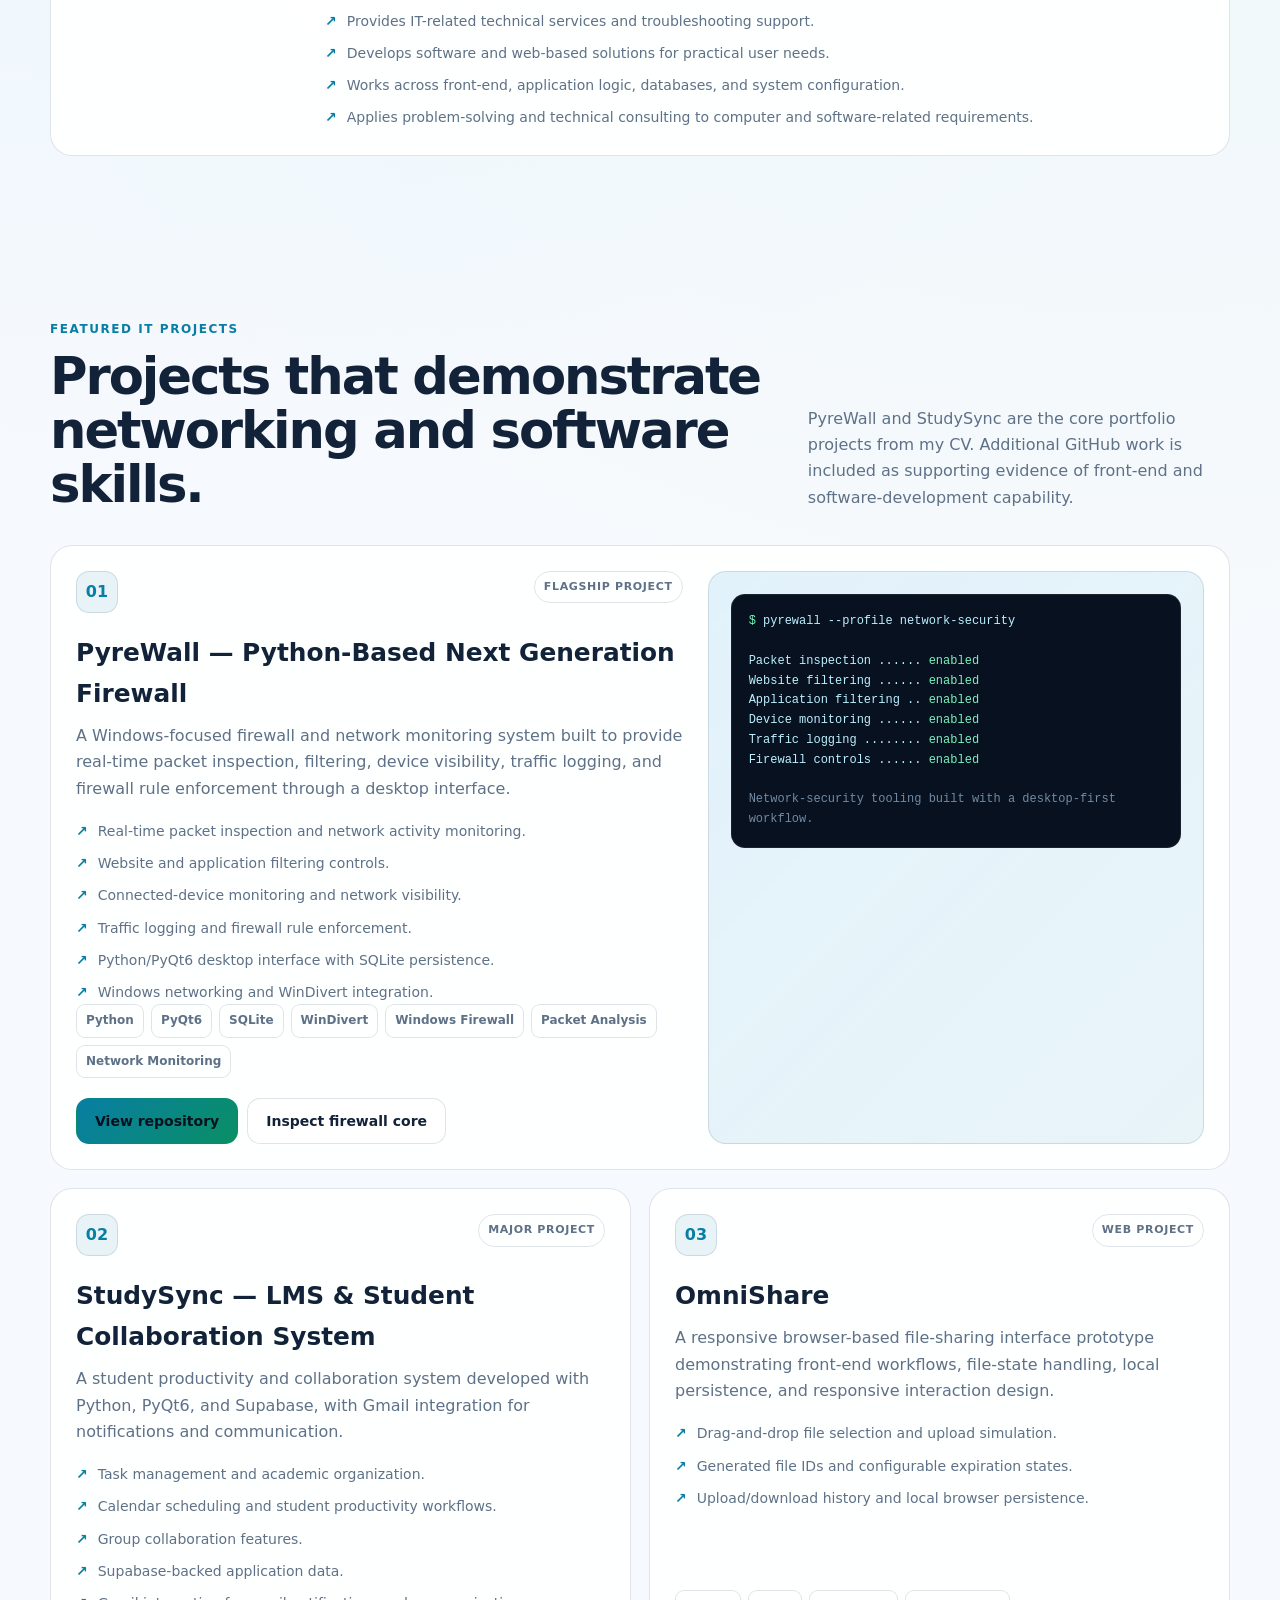
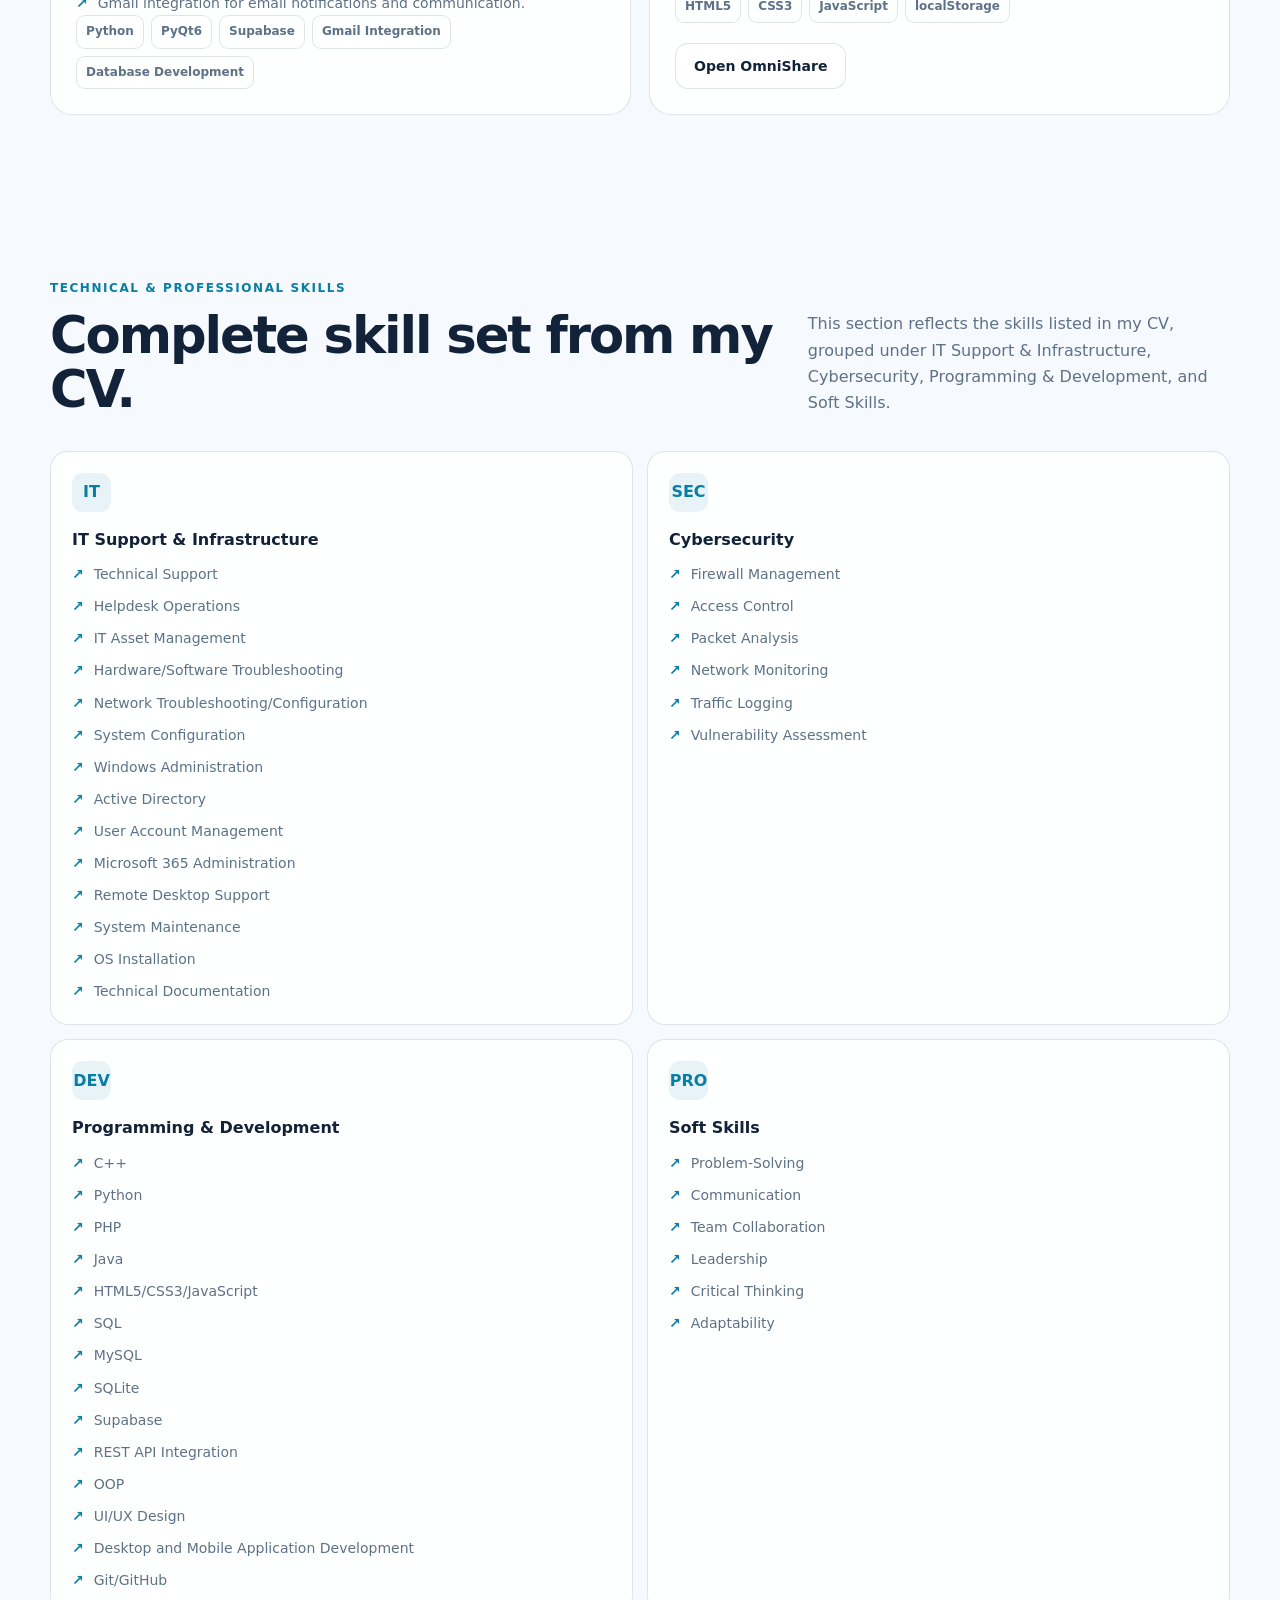
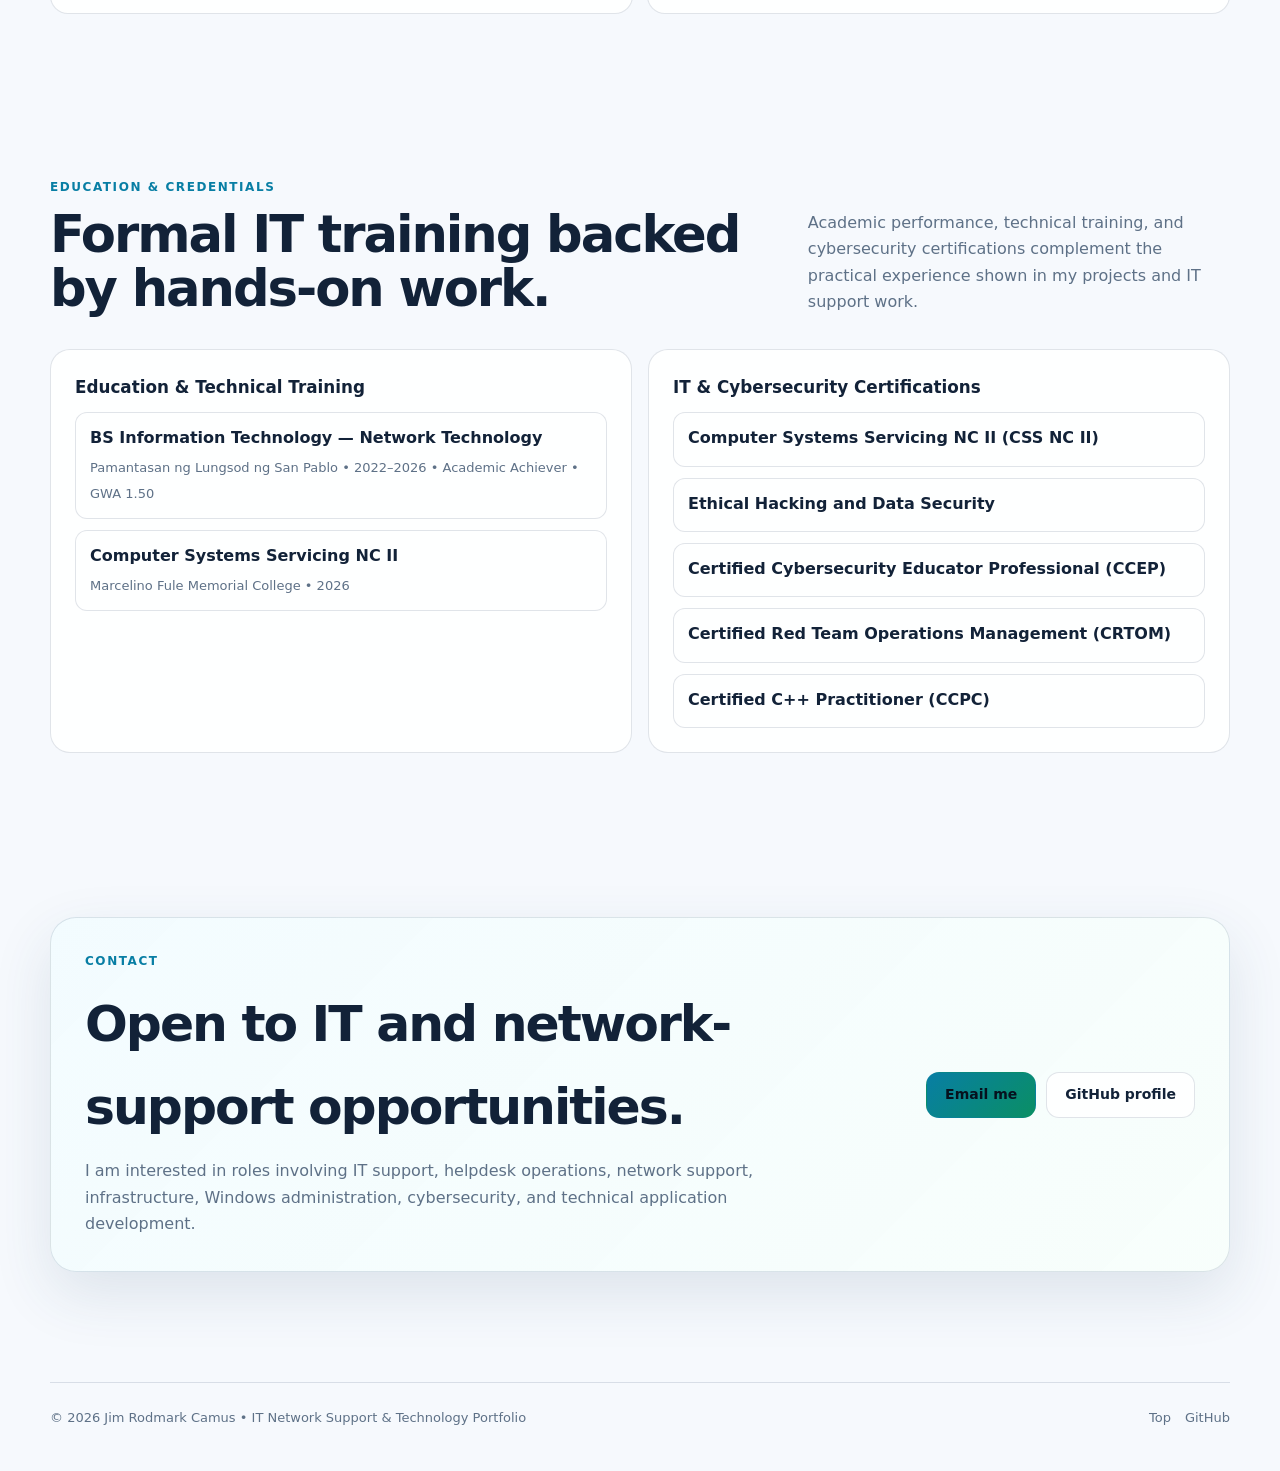
==== commit d77dc7b9: "Link portfolio OmniShare card to live site" ====
--- a/portfolio-v2/index.html
+++ b/portfolio-v2/index.html
@@ -434,7 +434,7 @@
               <span class="project-number">03</span>
               <span class="status">Web Project</span>
             </div>
-            <h3>OmniShare</h3>
+            <h3><a href="https://finalomnishare.vercel.app" target="_blank" rel="noopener noreferrer">OmniShare</a></h3>
             <p>
               A responsive browser-based file-sharing interface prototype demonstrating front-end workflows,
               file-state handling, local persistence, and responsive interaction design.
@@ -448,7 +448,7 @@
               <span class="tag">HTML5</span><span class="tag">CSS3</span><span class="tag">JavaScript</span><span class="tag">localStorage</span>
             </div>
             <div class="project-actions">
-              <a class="btn btn-secondary" href="https://github.com/Sachibara/final_omnishare" target="_blank" rel="noopener noreferrer">View repository</a>
+              <a class="btn btn-secondary" href="https://finalomnishare.vercel.app" target="_blank" rel="noopener noreferrer">Open OmniShare</a>
             </div>
           </article>
         </div>
